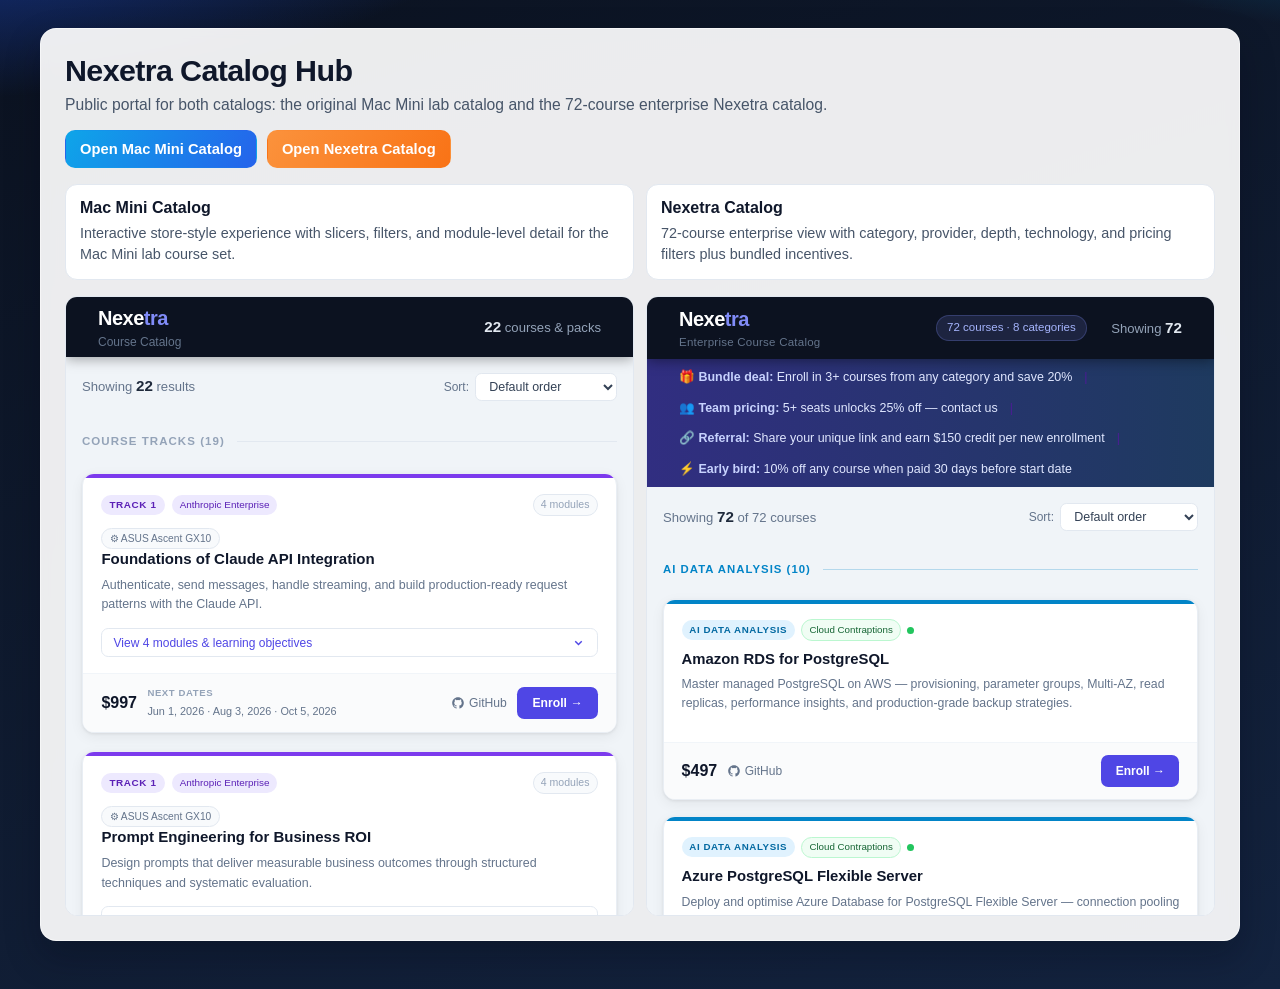
==== index.html @ df4fc1fc "Set catalog hub as index" ====
<!DOCTYPE html>
<html lang="en">
<head>
  <meta charset="UTF-8">
  <meta name="viewport" content="width=device-width, initial-scale=1.0">
  <title>Nexetra Catalog Hub</title>
  <style>
    :root {
      --bg-1: #0b1220;
      --bg-2: #13233f;
      --panel: rgba(255, 255, 255, 0.92);
      --ink: #0f172a;
      --muted: #475569;
      --accent: #0ea5e9;
      --accent-2: #f97316;
      --line: #e2e8f0;
    }
    * { box-sizing: border-box; }
    body {
      margin: 0;
      font-family: Segoe UI, Arial, sans-serif;
      color: var(--ink);
      background:
        radial-gradient(1200px 500px at -10% -20%, #1d4ed8 0%, transparent 60%),
        radial-gradient(1000px 600px at 110% -30%, #0ea5e9 0%, transparent 55%),
        linear-gradient(160deg, var(--bg-1), var(--bg-2));
      min-height: 100vh;
    }
    .wrap {
      width: min(1200px, 95vw);
      margin: 0 auto;
      padding: 28px 0 48px;
    }
    .hero {
      background: var(--panel);
      border: 1px solid rgba(255,255,255,.55);
      border-radius: 16px;
      box-shadow: 0 16px 35px rgba(2, 6, 23, .28);
      padding: 24px;
      backdrop-filter: blur(6px);
    }
    h1 {
      margin: 0 0 8px;
      font-size: 1.9rem;
      letter-spacing: -.02em;
    }
    .sub {
      color: var(--muted);
      margin: 0 0 16px;
      font-size: .98rem;
    }
    .actions {
      display: flex;
      flex-wrap: wrap;
      gap: 10px;
      margin-bottom: 6px;
    }
    .btn {
      text-decoration: none;
      border-radius: 10px;
      border: 1px solid var(--line);
      padding: 10px 14px;
      font-weight: 600;
      font-size: .92rem;
      color: var(--ink);
      background: #fff;
    }
    .btn.primary {
      background: linear-gradient(120deg, var(--accent), #2563eb);
      color: #fff;
      border-color: transparent;
    }
    .btn.alt {
      background: linear-gradient(120deg, #fb923c, var(--accent-2));
      color: #fff;
      border-color: transparent;
    }
    .grid {
      margin-top: 16px;
      display: grid;
      grid-template-columns: repeat(2, minmax(0, 1fr));
      gap: 12px;
    }
    .card {
      background: #fff;
      border: 1px solid var(--line);
      border-radius: 12px;
      padding: 14px;
    }
    .card h2 {
      margin: 0 0 6px;
      font-size: 1rem;
    }
    .card p {
      margin: 0;
      color: var(--muted);
      font-size: .9rem;
      line-height: 1.45;
    }
    .preview {
      margin-top: 16px;
      display: grid;
      grid-template-columns: repeat(2, minmax(0, 1fr));
      gap: 12px;
    }
    iframe {
      width: 100%;
      height: 620px;
      border: 1px solid var(--line);
      border-radius: 12px;
      background: #fff;
    }
    @media (max-width: 980px) {
      .grid, .preview { grid-template-columns: 1fr; }
      iframe { height: 500px; }
    }
  </style>
</head>
<body>
  <div class="wrap">
    <section class="hero">
      <h1>Nexetra Catalog Hub</h1>
      <p class="sub">Public portal for both catalogs: the original Mac Mini lab catalog and the 72-course enterprise Nexetra catalog.</p>
      <div class="actions">
        <a class="btn primary" href="catalog.html">Open Mac Mini Catalog</a>
        <a class="btn alt" href="nexetra-catalog.html">Open Nexetra Catalog</a>
      </div>
      <div class="grid">
        <article class="card">
          <h2>Mac Mini Catalog</h2>
          <p>Interactive store-style experience with slicers, filters, and module-level detail for the Mac Mini lab course set.</p>
        </article>
        <article class="card">
          <h2>Nexetra Catalog</h2>
          <p>72-course enterprise view with category, provider, depth, technology, and pricing filters plus bundled incentives.</p>
        </article>
      </div>
      <div class="preview">
        <iframe src="catalog.html" title="Mac Mini Catalog Preview"></iframe>
        <iframe src="nexetra-catalog.html" title="Nexetra Catalog Preview"></iframe>
      </div>
    </section>
  </div>
</body>
</html>
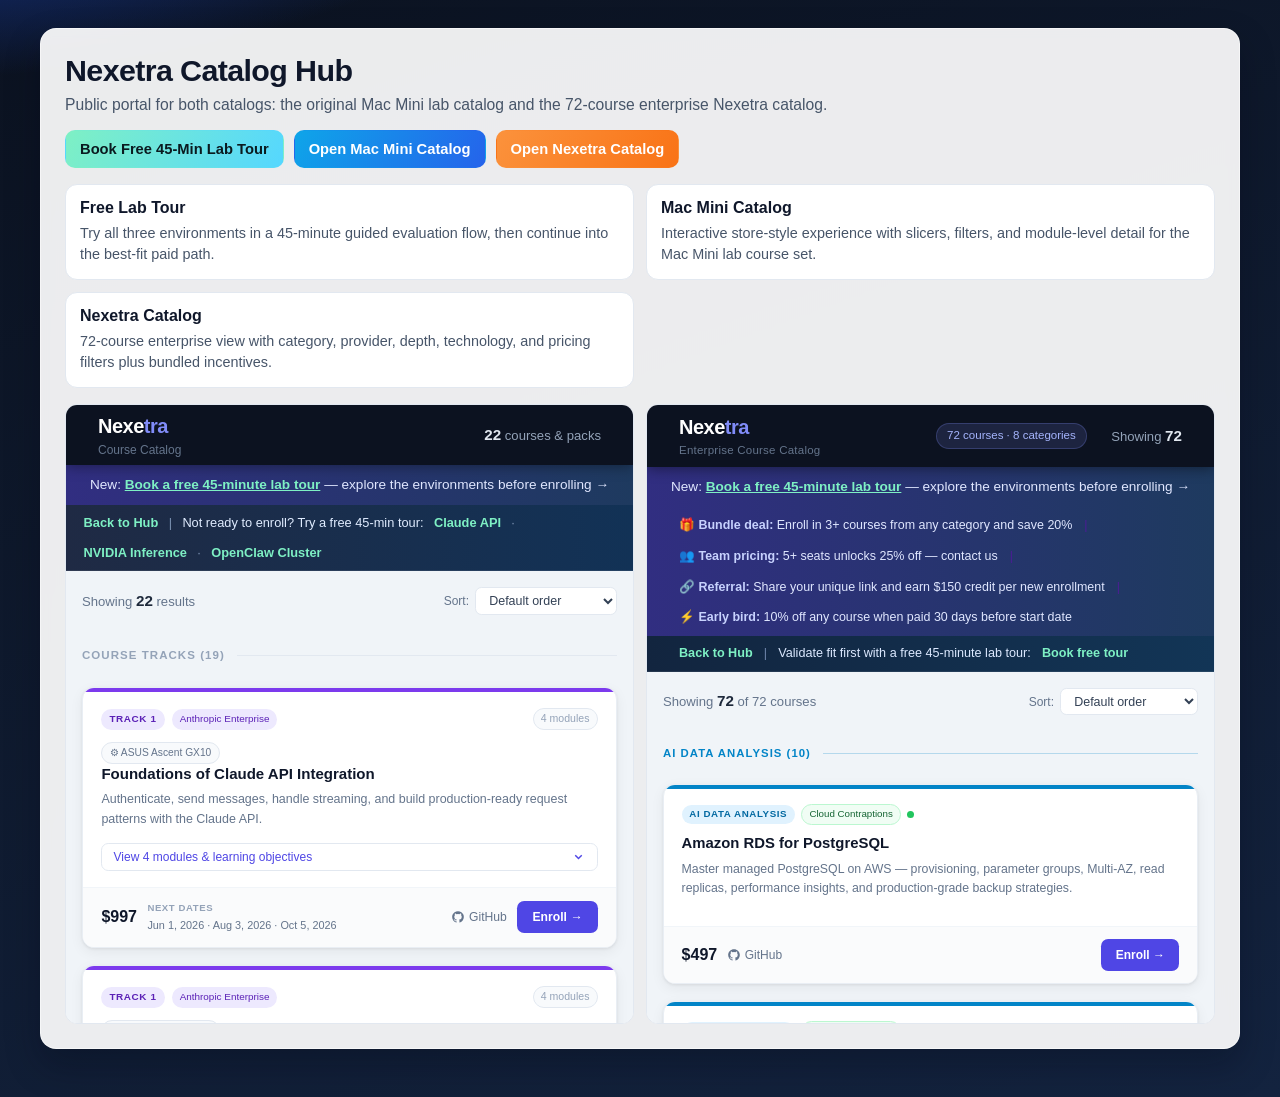
==== commit 266c3ce3: "Connect free lab tour funnel: promo CTAs, token access, student panel, catalog banners" ====
--- a/index.html
+++ b/index.html
@@ -122,10 +122,15 @@
       <h1>Nexetra Catalog Hub</h1>
       <p class="sub">Public portal for both catalogs: the original Mac Mini lab catalog and the 72-course enterprise Nexetra catalog.</p>
       <div class="actions">
+        <a class="btn" style="background: linear-gradient(120deg, #7ef0c4, #55d7ff); color: #0a1a1f; border-color: transparent;" href="free-lab-tour/?lab=anthropic">Book Free 45-Min Lab Tour</a>
         <a class="btn primary" href="catalog.html">Open Mac Mini Catalog</a>
         <a class="btn alt" href="nexetra-catalog.html">Open Nexetra Catalog</a>
       </div>
       <div class="grid">
+        <article class="card">
+          <h2>Free Lab Tour</h2>
+          <p>Try all three environments in a 45-minute guided evaluation flow, then continue into the best-fit paid path.</p>
+        </article>
         <article class="card">
           <h2>Mac Mini Catalog</h2>
           <p>Interactive store-style experience with slicers, filters, and module-level detail for the Mac Mini lab course set.</p>
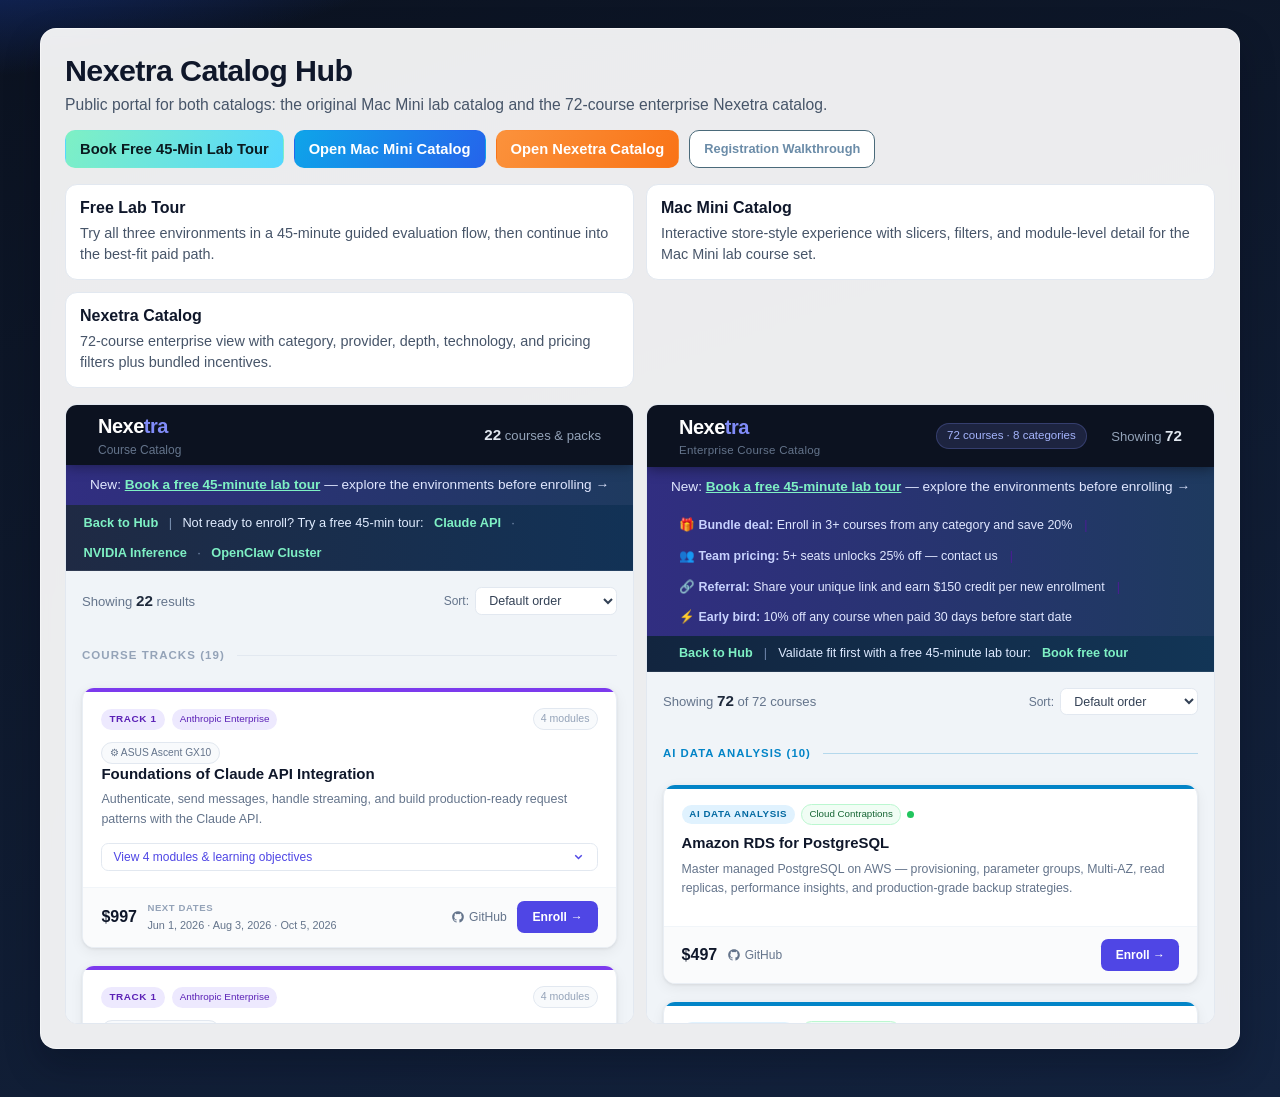
==== commit 4002a7ac: "Add end-to-end registration walkthrough with annotated UI screenshots and API examples" ====
--- a/index.html
+++ b/index.html
@@ -125,6 +125,7 @@
         <a class="btn" style="background: linear-gradient(120deg, #7ef0c4, #55d7ff); color: #0a1a1f; border-color: transparent;" href="free-lab-tour/?lab=anthropic">Book Free 45-Min Lab Tour</a>
         <a class="btn primary" href="catalog.html">Open Mac Mini Catalog</a>
         <a class="btn alt" href="nexetra-catalog.html">Open Nexetra Catalog</a>
+        <a class="btn" style="border-color:#4a6a7a;color:#6b8ca8;font-size:0.8rem;" href="docs/registration-walkthrough.html">Registration Walkthrough</a>
       </div>
       <div class="grid">
         <article class="card">
